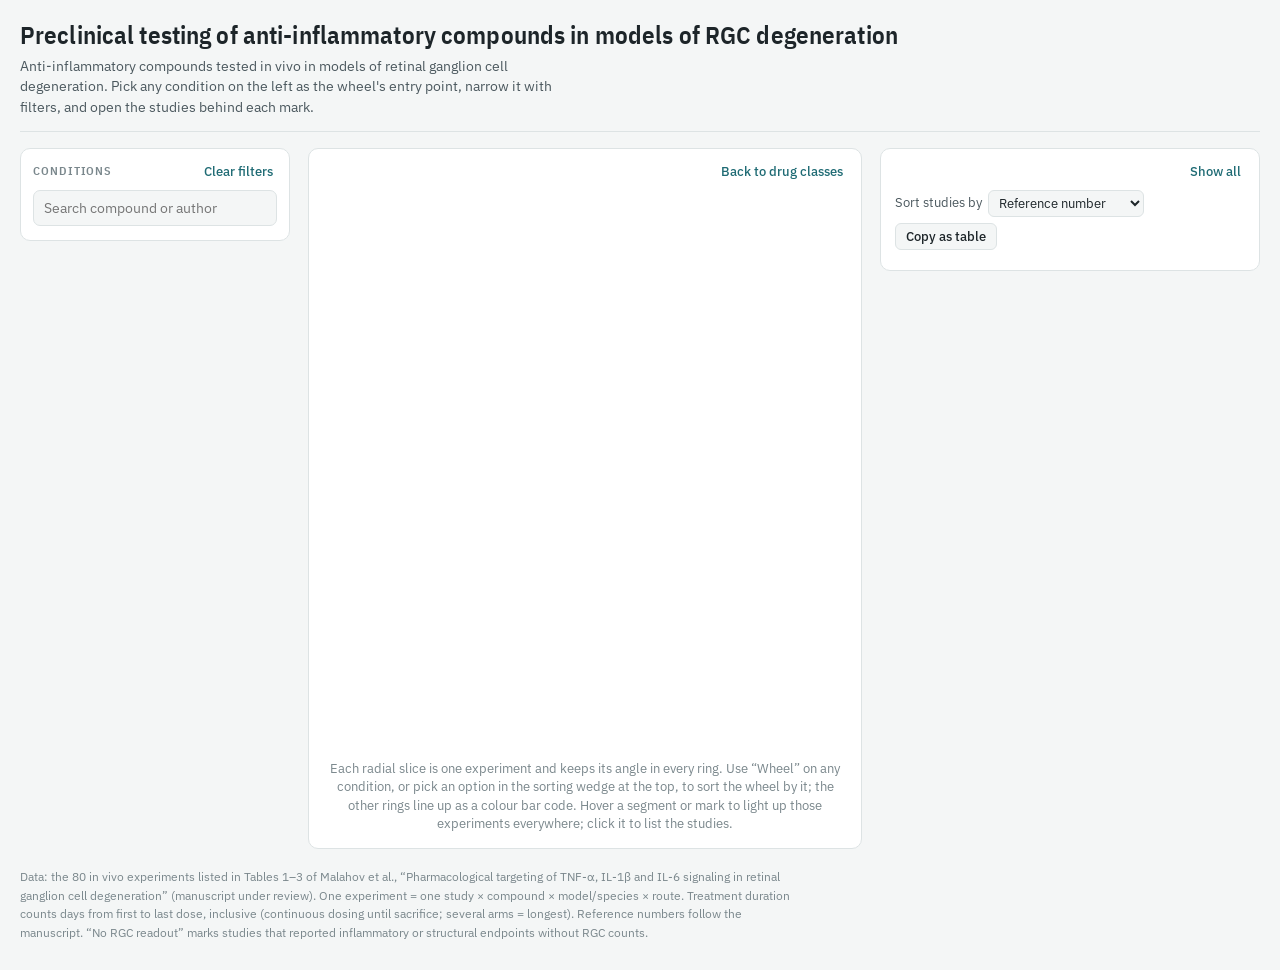
==== page.html @ f3cd29a0 "Add files via upload" ====
<!doctype html>
<html lang="en">
<head>
<meta charset="utf-8">
<meta name="viewport" content="width=device-width, initial-scale=1, viewport-fit=cover">
<meta name="description" content="Interactive wheel of 80 in vivo experiments testing anti-inflammatory compounds in models of retinal ganglion cell degeneration, with filters and references.">
<title>Preclinical testing of anti-inflammatory compounds in models of RGC degeneration</title>
<link rel="preconnect" href="https://fonts.googleapis.com">
<link rel="preconnect" href="https://fonts.gstatic.com" crossorigin>
<link rel="stylesheet" href="https://fonts.googleapis.com/css2?family=IBM+Plex+Sans+Condensed:wght@400;500;600&family=IBM+Plex+Sans:ital,wght@0,400;0,500;0,600;1,400&family=IBM+Plex+Mono:wght@400;500&display=swap">
<link rel="stylesheet" href="wheel.css">
</head>
<body>
<!-- ================================================================
     RGC Neuroprotection Wheel: page text and structure.
     Edit the texts freely (title, introduction, help line, footer).
     Keep the id="..." attributes: the script uses them.
     Preview: open this file in a browser. Publish: run build_index.bat.
     ================================================================ -->
<div class="wrap">
  <header class="top">
    <div>
      <h1>Preclinical testing of anti-inflammatory compounds in models of RGC degeneration</h1>
      <p class="sub">Anti-inflammatory compounds tested in vivo in models of retinal ganglion cell degeneration. Pick any condition on the left as the wheel's entry point, narrow it with filters, and open the studies behind each mark.</p>
    </div>
    <div class="totals" id="totals"></div>
  </header>

  <div class="grid">
    <aside class="conds" aria-label="Conditions">
      <div class="conds-head"><span class="eyebrow">Conditions</span><button class="linkbtn" id="clearAll" type="button">Clear filters</button></div>
      <input class="search" id="q" type="search" placeholder="Search compound or author" aria-label="Search compound or author" autocomplete="off">
      <div id="facets"></div>
    </aside>

    <section class="stage" aria-label="Wheel">
      <div class="stage-head">
        <div class="arr-label" id="arrLabel"></div>
        <button class="linkbtn" id="resetView" type="button">Back to drug classes</button>
      </div>
      <div class="chips" id="chips"></div>
      <div class="wheel-box"><svg class="wheel" id="wheel" viewBox="-508 -508 1016 1016" role="img" aria-label="Wheel of experiments"></svg></div>
      <div class="key" id="key"></div>
      <p class="howto">Each radial slice is one experiment and keeps its angle in every ring. Use “Wheel” on any condition, or pick an option in the sorting wedge at the top, to sort the wheel by it; the other rings line up as a colour bar code. Hover a segment or mark to light up those experiments everywhere; click it to list the studies.</p>
    </section>

    <section class="details" aria-label="Experiments">
      <div class="det-head"><h2 class="det-title" id="detTitle"></h2><button class="linkbtn" id="clearSel" type="button">Show all</button></div>
      <p class="det-meta" id="detMeta"></p>
      <div class="det-tools">
        <label for="sortBy">Sort studies by <select id="sortBy">
          <option value="ref">Reference number</option>
          <option value="year">Year (newest first)</option>
          <option value="compound">Compound</option>
          <option value="n">Experiments in study</option>
        </select></label>
        <button class="btn" id="narrow" type="button" hidden>Filter wheel to this</button>
        <button class="btn" id="copyTable" type="button">Copy as table</button>
        <span class="copied" id="copyMsg" role="status"></span>
      </div>
      <div class="list" id="list"></div>
    </section>
  </div>

  <footer class="note">
    Data: the 80 in vivo experiments listed in Tables 1–3 of Malahov et al., “Pharmacological targeting of TNF-α, IL-1β and IL-6 signaling in retinal ganglion cell degeneration” (manuscript under review). One experiment = one study × compound × model/species × route. Treatment duration counts days from first to last dose, inclusive (continuous dosing until sacrifice; several arms = longest). Reference numbers follow the manuscript. “No RGC readout” marks studies that reported inflammatory or structural endpoints without RGC counts.
  </footer>
</div>

<div class="tip" id="tip" hidden></div>
<dialog id="refDlg" aria-labelledby="dlgTitle"><div class="dlg" id="dlgBody"></div></dialog>

<script src="../data/data.js"></script>
<script src="settings.js"></script>
<script src="wheel.js"></script>
</body>
</html>
---- wheel.css ----
/* RGC Neuroprotection Wheel: page styles.
   The colour tokens below (light theme, then dark theme twice) set the page colours;
   category colours are in settings.js. */
/* ---------- base ---------- */
:root { color-scheme: light; padding-top: env(safe-area-inset-top, 0px); padding-bottom: env(safe-area-inset-bottom, 0px); }
body { margin: 0; }
img { max-width: 100%; }
[hidden] { display: none !important; }

/* Layout: three working columns - conditions (filters) | wheel | experiments & references; stacks on narrow screens */
:root {
  --bg: #f4f6f6;
  --panel: #ffffff;
  --fg: #1d2529;
  --fg2: #4b585e;
  --muted: #7a878c;
  --line: #dde3e4;
  --grid: #e3e8e9;
  --accent: #1f6b74;
  --accent-soft: #dcecee;
  --band: #8f9a9e;
  --tint: 0.30;
  --short-band: #ece7da;
  --on-tint: #1d2529;
  --good: #2e7d4f; --good-bg: #dff0e5;
  --warn: #9a6a12; --warn-bg: #f6ebd2;
  --bad: #a83a3a;  --bad-bg: #f6dede;
  --none: #5f6b70; --none-bg: #e7ebec;
  --shadow: 0 1px 2px rgba(20,35,40,.06), 0 6px 24px rgba(20,35,40,.08);
  --f-ui: "IBM Plex Sans", "Segoe UI", system-ui, sans-serif;
  --f-label: "IBM Plex Sans Condensed", "Arial Narrow", "IBM Plex Sans", sans-serif;
  --f-num: "IBM Plex Mono", ui-monospace, "SFMono-Regular", Menlo, monospace;
}
@media (prefers-color-scheme: dark) { :root:not([data-theme="light"]) {
  --bg: #11171a; --panel: #182024; --fg: #e3e9ea; --fg2: #b3bfc3; --muted: #84939a;
  --line: #2a353a; --grid: #2b363b; --accent: #5fb3bc; --accent-soft: #1c3438; --band: #56646a;
  --tint: 0.13; --short-band: #262a24; --on-tint: #1d2529;
  --good: #6cc890; --good-bg: #1d3326; --warn: #e2b459; --warn-bg: #352b16; --bad: #ee8a8a; --bad-bg: #3a2020;
  --none: #a9b5ba; --none-bg: #253034;
  --shadow: 0 1px 2px rgba(0,0,0,.3), 0 6px 24px rgba(0,0,0,.35); color-scheme: dark; } }
:root[data-theme="dark"] {
  --bg: #11171a; --panel: #182024; --fg: #e3e9ea; --fg2: #b3bfc3; --muted: #84939a;
  --line: #2a353a; --grid: #2b363b; --accent: #5fb3bc; --accent-soft: #1c3438; --band: #56646a;
  --tint: 0.13; --short-band: #262a24; --on-tint: #1d2529;
  --good: #6cc890; --good-bg: #1d3326; --warn: #e2b459; --warn-bg: #352b16; --bad: #ee8a8a; --bad-bg: #3a2020;
  --none: #a9b5ba; --none-bg: #253034;
  --shadow: 0 1px 2px rgba(0,0,0,.3), 0 6px 24px rgba(0,0,0,.35); color-scheme: dark; }

* { box-sizing: border-box; }
body { background: var(--bg); color: var(--fg); font-family: var(--f-ui); font-size: 14px; line-height: 1.45; }
.wrap { max-width: 1560px; margin: 0 auto; padding-inline: 20px; padding-block: 18px 28px; }
header.top { display: flex; flex-wrap: wrap; align-items: baseline; justify-content: space-between; gap: 6px 24px; padding-bottom: 14px; border-bottom: 1px solid var(--line); margin-bottom: 16px; }
h1 { font-family: var(--f-label); font-weight: 600; font-size: 1.55rem; letter-spacing: .005em; margin: 0; text-wrap: balance; }
.sub { color: var(--fg2); margin: 2px 0 0; max-width: 70ch; }
.totals { font-family: var(--f-num); font-size: .82rem; color: var(--fg2); white-space: nowrap; }
.totals b { color: var(--fg); font-weight: 500; }

.grid { display: grid; grid-template-columns: 270px minmax(0, 1fr) 380px; gap: 18px; align-items: start; }
@media (max-width: 1240px) { .grid { grid-template-columns: 260px minmax(0, 1fr); } .details { grid-column: 1 / -1; } }
@media (max-width: 760px) { .grid { grid-template-columns: minmax(0, 1fr); } .stage { order: -1; } .totals { white-space: normal; } .wrap { padding-inline: 16px; } }

/* ---------- conditions column ---------- */
.conds { background: var(--panel); border: 1px solid var(--line); border-radius: 10px; padding: 12px 12px 6px; position: sticky; top: env(safe-area-inset-top, 0px); max-height: calc(100vh - 24px); overflow: auto; }
@media (max-width: 760px) { .conds { position: static; max-height: none; } }
.conds-head { display: flex; justify-content: space-between; align-items: center; gap: 8px; margin-bottom: 8px; }
.eyebrow { font-family: var(--f-label); text-transform: uppercase; letter-spacing: .08em; font-size: .72rem; color: var(--muted); font-weight: 600; }
.search { width: 100%; font: inherit; padding: 7px 10px; border: 1px solid var(--line); border-radius: 7px; background: var(--bg); color: var(--fg); margin-bottom: 8px; }
.search:focus-visible, button:focus-visible, input:focus-visible, select:focus-visible, .hit:focus-visible { outline: 2px solid var(--accent); outline-offset: 2px; }
.facet { border-top: 1px solid var(--line); padding: 6px 0; }
.facet > summary { list-style: none; display: flex; align-items: center; justify-content: space-between; gap: 6px; cursor: pointer; padding: 4px 2px; }
.facet > summary::-webkit-details-marker { display: none; }
.facet-name { font-family: var(--f-label); font-weight: 600; font-size: .95rem; display: flex; align-items: center; gap: 6px; }
.facet-name .chev { width: 10px; height: 10px; transition: transform .15s; color: var(--muted); }
.facet[open] .chev { transform: rotate(90deg); }
.facet-active { font-family: var(--f-num); font-size: .7rem; background: var(--accent); color: var(--panel); border-radius: 9px; padding: 0 6px; }
.arrange { font: 500 .72rem var(--f-label); letter-spacing: .03em; border: 1px solid var(--line); background: transparent; color: var(--fg2); border-radius: 999px; padding: 2px 8px 2px 6px; cursor: pointer; display: inline-flex; align-items: center; gap: 4px; white-space: nowrap; }
.arrange svg { width: 12px; height: 12px; }
.arrange[aria-pressed="true"] { background: var(--accent); border-color: var(--accent); color: var(--panel); }
.arrange:hover { border-color: var(--accent); }
.vals { display: grid; gap: 1px; padding: 2px 0 4px; }
.vgroup { font-family: var(--f-label); font-size: .72rem; text-transform: uppercase; letter-spacing: .07em; color: var(--muted); padding: 6px 4px 2px; }
.val { display: grid; grid-template-columns: 16px 10px minmax(0, 1fr) auto; align-items: center; gap: 7px; padding: 3px 4px; border-radius: 5px; cursor: pointer; }
.val:hover { background: var(--accent-soft); }
.val input { margin: 0; accent-color: var(--accent); }
.val .sw { width: 10px; height: 10px; border-radius: 3px; border: 1px solid; }
.val .vl { min-width: 0; overflow-wrap: anywhere; }
.val .vc { font-family: var(--f-num); font-size: .78rem; color: var(--muted); font-variant-numeric: tabular-nums; }
.val.zero { opacity: .42; }
.val.on .vl { font-weight: 600; }
.linkbtn { font: 500 .8rem var(--f-ui); background: none; border: 0; color: var(--accent); cursor: pointer; padding: 2px 4px; border-radius: 4px; }
.linkbtn:hover { text-decoration: underline; }
.linkbtn[disabled] { color: var(--muted); cursor: default; text-decoration: none; }

/* ---------- wheel ---------- */
.stage { background: var(--panel); border: 1px solid var(--line); border-radius: 10px; padding: 12px 14px 14px; min-width: 0; }
.stage-head { display: flex; flex-wrap: wrap; gap: 6px 12px; align-items: center; justify-content: space-between; }
.arr-label { font-family: var(--f-label); font-size: .95rem; color: var(--fg2); }
.arr-label b { color: var(--fg); font-weight: 600; }
.chips { display: flex; flex-wrap: wrap; gap: 6px; margin: 8px 0 0; min-height: 26px; }
.chip { display: inline-flex; align-items: center; gap: 6px; font-size: .8rem; background: var(--accent-soft); color: var(--fg); border: 1px solid transparent; border-radius: 999px; padding: 2px 4px 2px 10px; }
.chip .k { color: var(--fg2); }
.chip button { border: 0; background: transparent; color: var(--fg2); cursor: pointer; width: 20px; height: 20px; border-radius: 50%; font-size: 14px; line-height: 1; }
.chip button:hover { background: var(--line); color: var(--fg); }
.chips .hint { color: var(--muted); font-size: .82rem; align-self: center; }
.wheel-box { position: relative; max-width: 860px; margin: 4px auto 0; }
svg.wheel { width: 100%; height: auto; display: block; font-family: var(--f-label); }
.wheel .lbl { fill: var(--fg); font-size: 19px; }
.wheel .glbl { fill: #fff; font-size: 14px; font-weight: 600; letter-spacing: .12em; paint-order: stroke; stroke: rgba(0,0,0,.45); stroke-width: 2.6px; stroke-linejoin: round; pointer-events: none; }
.wheel .gband { cursor: pointer; }
.wheel .gband { fill: var(--band); }
.wheel .ring-lbl { font-size: 15px; font-weight: 600; fill: var(--fg2); }
.wheel .tick-lbl { font-family: var(--f-num); font-size: 13px; fill: var(--muted); }
.wheel .gridc { fill: none; stroke: var(--grid); stroke-width: 1; }
.wheel .knock { fill: none; stroke: var(--panel); stroke-linecap: round; }
.wheel .short { fill: var(--short-band); }
.wheel .sector { cursor: pointer; }
.wheel .sector:hover .sbg { opacity: calc(var(--tint) * 2.2); }
.wheel .cnt { font-family: var(--f-num); font-size: 13.5px; fill: var(--on-tint); pointer-events: none; text-anchor: middle; dominant-baseline: central; }
.wheel .hit { cursor: pointer; }
.wheel .hit:hover .mk { stroke-width: 2.6; }
.wheel .hit.sel .mk, .wheel .hit.sel path { stroke: var(--fg); stroke-width: 2.6; }
.wheel .zero { fill: var(--grid); }
.wheel .c-n { font-family: var(--f-num); font-size: 46px; font-weight: 500; fill: var(--fg); text-anchor: middle; }
.wheel .c-t { font-size: 16px; fill: var(--fg2); text-anchor: middle; }
.wheel .c-s { font-family: var(--f-num); font-size: 12.5px; fill: var(--muted); text-anchor: middle; }
.wheel .pct { font-family: var(--f-num); font-size: 13px; fill: #fff; font-weight: 500; text-anchor: middle; dominant-baseline: central; pointer-events: none; }
.wheel .centre { cursor: pointer; }
.wheel .sl { stroke: var(--panel); stroke-width: .7; transition: opacity .15s; }
.wheel .dm { transition: opacity .15s; }
.wheel .stem { stroke: var(--line); stroke-width: 1.2; }
.wheel.focus .sl:not(.hl), .wheel.focus .dm:not(.hl) { opacity: .15; }
.wheel .run, .wheel .mark { cursor: pointer; }
.wheel .mark:hover .dm { stroke-width: 2.4; }
.wheel .ring-bg { fill: var(--grid); opacity: .5; }
.wheel .ring-name { font-size: 15px; font-weight: 600; fill: var(--fg2); cursor: pointer; }
.wheel .ring-name:hover { fill: var(--accent); text-decoration: underline; }
.wheel .ring-name.on { fill: var(--accent); font-weight: 700; }
.wheel .lbl.faint { opacity: .4; }
.wheel .lbl.sel { font-weight: 600; text-decoration: underline; text-underline-offset: 3px; }
.wheel .gap-panel { fill: color-mix(in oklab, var(--accent-soft) 70%, var(--panel)); }
.wheel .sortband { fill: var(--accent); }
.wheel .sortlbl { fill: var(--panel); font-weight: 600; letter-spacing: .08em; pointer-events: none; }
.wheel .active-edge { fill: none; stroke: var(--accent); stroke-width: 2; }
.wheel .hole { fill: none; stroke: var(--line); stroke-width: 1; }
.key { display: grid; gap: 6px; margin: 8px auto 0; max-width: 820px; }
.key .lrow { display: grid; grid-template-columns: 84px minmax(0, 1fr); gap: 10px; align-items: baseline; font-size: .8rem; color: var(--fg2); }
.key .lname { font-family: var(--f-label); font-weight: 600; color: var(--fg); text-align: right; }
.key .lname.on { color: var(--accent); }
.key .litems { display: flex; flex-wrap: wrap; gap: 4px 14px; }
.key .litems span { display: inline-flex; align-items: center; gap: 6px; }
.key i { width: 14px; height: 10px; border-radius: 2px; display: inline-block; flex: none; }
@media (max-width: 520px) { .key .lrow { grid-template-columns: minmax(0, 1fr); gap: 2px; } .key .lname { text-align: left; } }
.howto { color: var(--muted); font-size: .8rem; text-align: center; margin: 8px 0 0; }

/* ---------- details ---------- */
.details { background: var(--panel); border: 1px solid var(--line); border-radius: 10px; padding: 12px 14px; min-width: 0; position: sticky; top: env(safe-area-inset-top, 0px); max-height: calc(100vh - 24px); overflow: auto; }
@media (max-width: 1240px) { .details { position: static; max-height: 70vh; } }
.det-head { display: flex; flex-wrap: wrap; justify-content: space-between; gap: 6px 10px; align-items: baseline; }
.det-title { font-family: var(--f-label); font-weight: 600; font-size: 1.12rem; margin: 0; text-wrap: balance; }
.det-meta { color: var(--fg2); font-size: .85rem; margin: 2px 0 8px; }
.det-tools { display: flex; flex-wrap: wrap; gap: 6px 10px; align-items: center; margin-bottom: 8px; }
.det-tools label { font-size: .8rem; color: var(--fg2); display: inline-flex; align-items: center; gap: 6px; }
select { font: inherit; font-size: .82rem; padding: 3px 6px; border-radius: 6px; border: 1px solid var(--line); background: var(--bg); color: var(--fg); }
.btn { font: 500 .8rem var(--f-ui); border: 1px solid var(--line); background: var(--bg); color: var(--fg); border-radius: 6px; padding: 4px 10px; cursor: pointer; }
.btn:hover { border-color: var(--accent); }
.btn.primary { background: var(--accent); border-color: var(--accent); color: var(--panel); }
.list { display: grid; gap: 10px; }
.study { border: 1px solid var(--line); border-radius: 8px; padding: 9px 10px; min-width: 0; }
.refbtn { all: unset; cursor: pointer; display: block; border-radius: 4px; }
.refbtn:focus-visible { outline: 2px solid var(--accent); outline-offset: 2px; }
.refbtn .rn { font-family: var(--f-num); font-size: .78rem; color: var(--accent); margin-right: 6px; }
.refbtn .ra { font-weight: 600; }
.refbtn .rt { display: block; color: var(--fg2); font-size: .84rem; margin-top: 1px; }
.refbtn:hover .ra { text-decoration: underline; }
.exp { display: grid; grid-template-columns: minmax(0, 1fr) auto; gap: 2px 10px; padding-top: 7px; margin-top: 7px; border-top: 1px dashed var(--line); }
.exp .cmp { font-weight: 600; }
.exp .cls { font-family: var(--f-label); color: var(--muted); font-size: .8rem; margin-left: 4px; font-weight: 400; }
.exp .facts { grid-column: 1 / -1; color: var(--fg2); font-size: .82rem; }
.exp .facts .num { font-family: var(--f-num); font-size: .78rem; }
.pill { font-family: var(--f-label); font-size: .74rem; font-weight: 600; letter-spacing: .02em; padding: 1px 8px; border-radius: 999px; white-space: nowrap; align-self: start; }
.p-good { color: var(--good); background: var(--good-bg); }
.p-warn { color: var(--warn); background: var(--warn-bg); }
.p-bad { color: var(--bad); background: var(--bad-bg); }
.p-none { color: var(--none); background: var(--none-bg); }
.empty { color: var(--muted); padding: 18px 4px; text-align: center; }
footer.note { color: var(--muted); font-size: .78rem; margin-top: 18px; max-width: 110ch; line-height: 1.5; }

/* tooltip + dialog */
.tip { position: fixed; z-index: 20; pointer-events: none; background: var(--panel); color: var(--fg); border: 1px solid var(--line); box-shadow: var(--shadow); border-radius: 8px; padding: 8px 10px; font-size: .82rem; max-width: 300px; }
.tip b { font-family: var(--f-label); font-size: .9rem; }
.tip .tn { font-family: var(--f-num); color: var(--fg2); }
.tip .tc { color: var(--fg2); margin-top: 3px; }
dialog { border: 1px solid var(--line); border-radius: 12px; background: var(--panel); color: var(--fg); padding: 0; width: min(640px, calc(100vw - 32px)); box-shadow: var(--shadow); }
dialog::backdrop { background: rgba(10, 20, 24, .45); }
.dlg { padding: 18px 20px 16px; display: grid; gap: 10px; }
.dlg .dn { font-family: var(--f-num); color: var(--accent); font-size: .82rem; }
.dlg h2 { margin: 0; font-family: var(--f-label); font-weight: 600; font-size: 1.2rem; text-wrap: balance; line-height: 1.3; }
.dlg .au { color: var(--fg2); font-size: .86rem; }
.dlg .jr { font-style: italic; color: var(--fg2); }
.dlg .acts { display: flex; flex-wrap: wrap; gap: 8px; align-items: center; }
.dlg a.btn { text-decoration: none; display: inline-block; }
.dlg .copied { color: var(--good); font-size: .8rem; }
.dlg textarea { width: 100%; font: .8rem var(--f-num); color: var(--fg); background: var(--bg); border: 1px solid var(--line); border-radius: 6px; padding: 6px; }
.x { position: absolute; top: 10px; right: 10px; }
@media (prefers-reduced-motion: reduce) { * { transition: none !important; } }
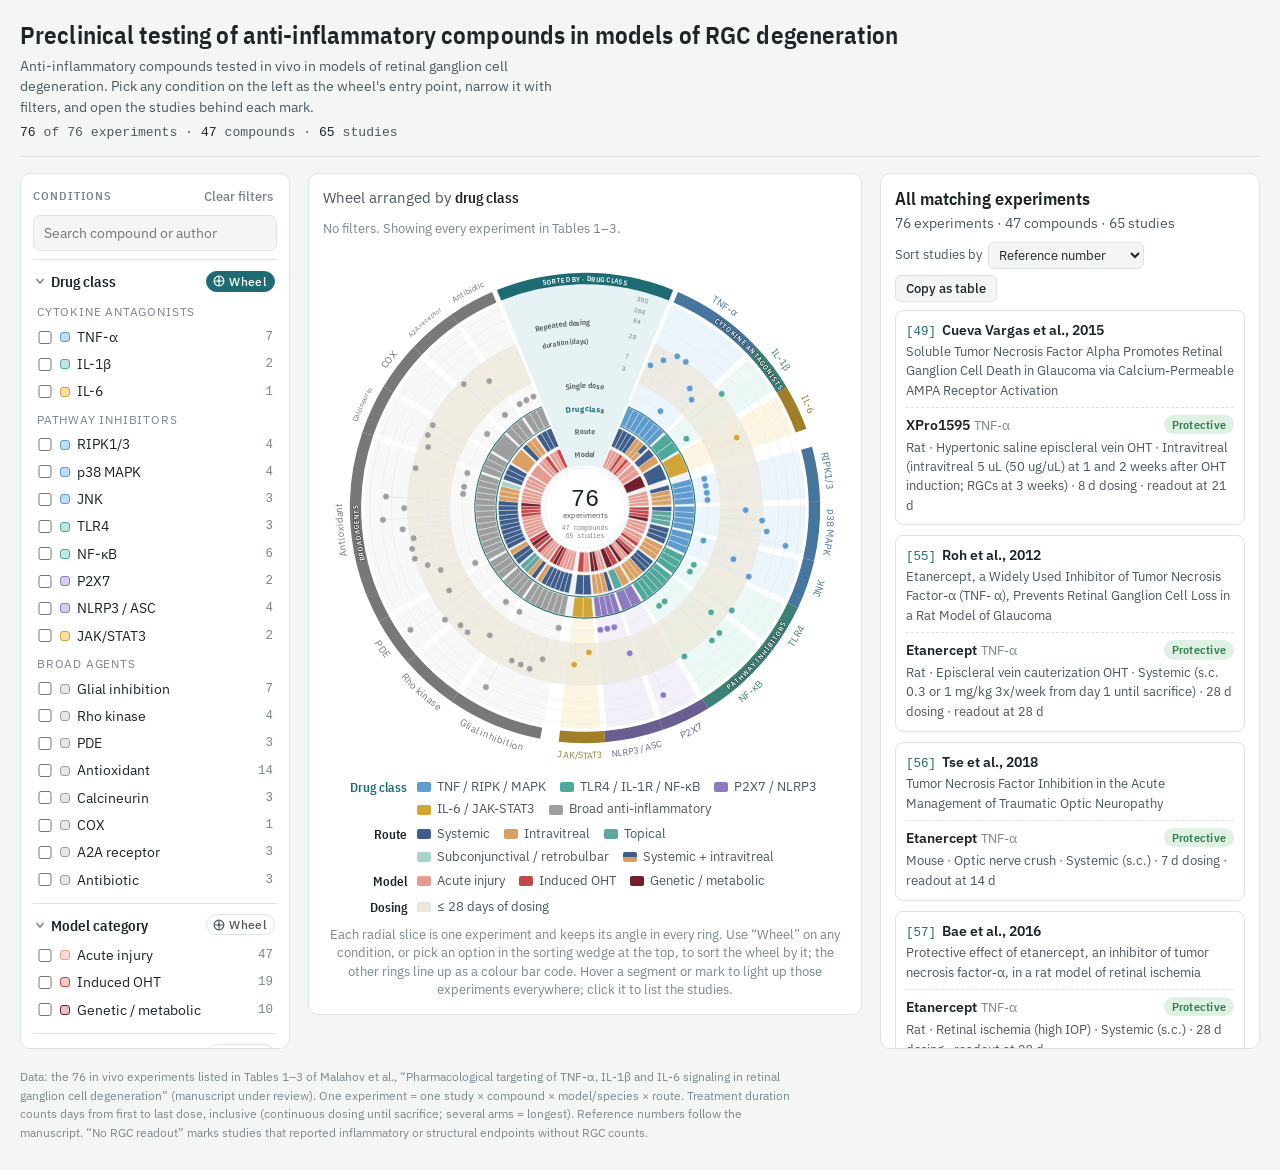
==== commit d1c327ed: "Add files via upload" ====
--- a/page.html
+++ b/page.html
@@ -3,7 +3,7 @@
 <head>
 <meta charset="utf-8">
 <meta name="viewport" content="width=device-width, initial-scale=1, viewport-fit=cover">
-<meta name="description" content="Interactive wheel of 80 in vivo experiments testing anti-inflammatory compounds in models of retinal ganglion cell degeneration, with filters and references.">
+<meta name="description" content="Interactive wheel of 76 in vivo experiments testing anti-inflammatory compounds in models of retinal ganglion cell degeneration, with filters and references.">
 <title>Preclinical testing of anti-inflammatory compounds in models of RGC degeneration</title>
 <link rel="preconnect" href="https://fonts.googleapis.com">
 <link rel="preconnect" href="https://fonts.gstatic.com" crossorigin>
@@ -63,7 +63,7 @@
   </div>
 
   <footer class="note">
-    Data: the 80 in vivo experiments listed in Tables 1–3 of Malahov et al., “Pharmacological targeting of TNF-α, IL-1β and IL-6 signaling in retinal ganglion cell degeneration” (manuscript under review). One experiment = one study × compound × model/species × route. Treatment duration counts days from first to last dose, inclusive (continuous dosing until sacrifice; several arms = longest). Reference numbers follow the manuscript. “No RGC readout” marks studies that reported inflammatory or structural endpoints without RGC counts.
+    Data: the 76 in vivo experiments listed in Tables 1–3 of Malahov et al., “Pharmacological targeting of TNF-α, IL-1β and IL-6 signaling in retinal ganglion cell degeneration” (manuscript under review). One experiment = one study × compound × model/species × route. Treatment duration counts days from first to last dose, inclusive (continuous dosing until sacrifice; several arms = longest). Reference numbers follow the manuscript. “No RGC readout” marks studies that reported inflammatory or structural endpoints without RGC counts.
   </footer>
 </div>
 
